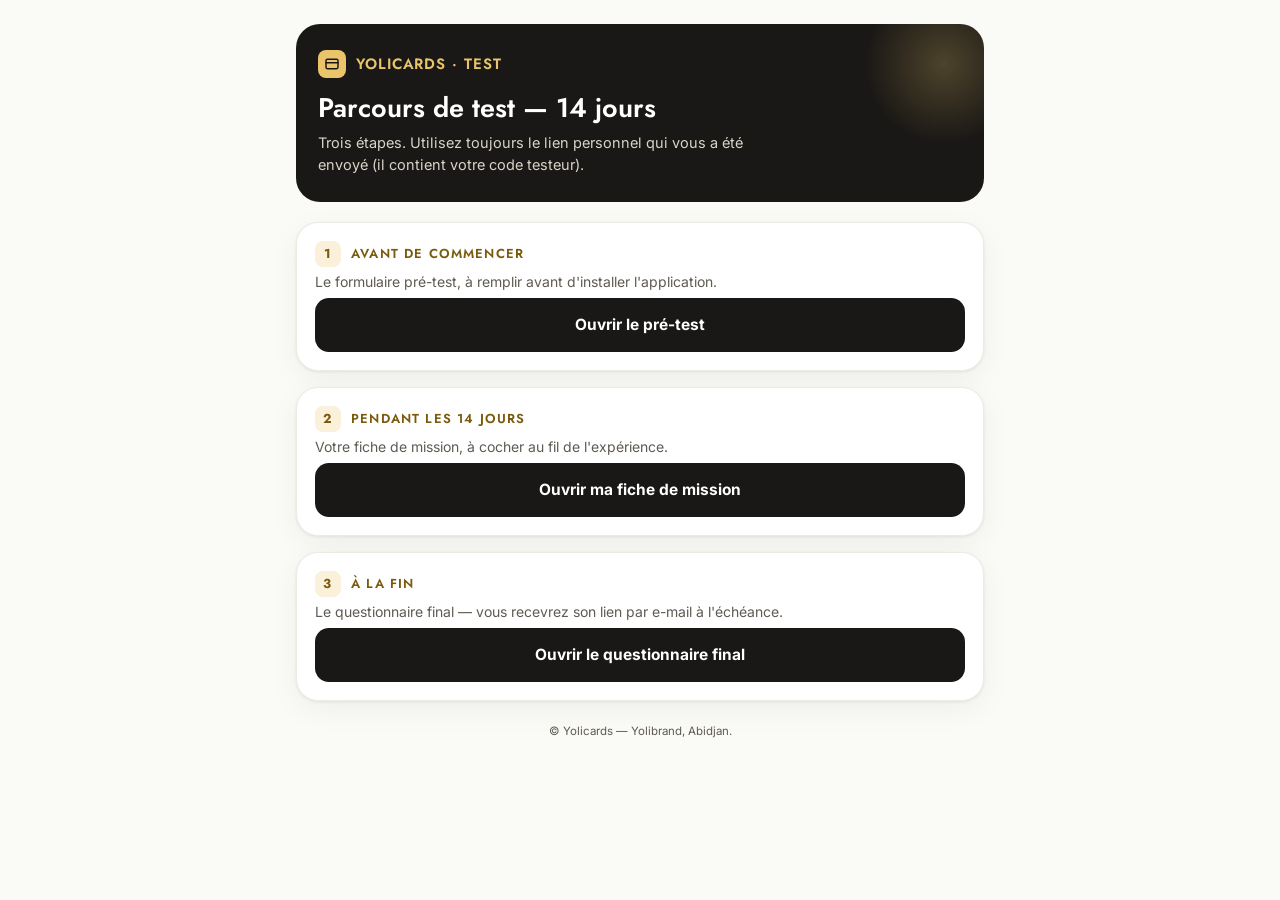
==== index.html @ a9107504 "Add files via upload" ====
<!doctype html>
<html lang="fr">
<head>
<meta charset="utf-8">
<meta name="viewport" content="width=device-width, initial-scale=1">
<title>Yolicards — Parcours de test</title>
<link rel="preconnect" href="https://fonts.googleapis.com">
<link href="https://fonts.googleapis.com/css2?family=Inter:wght@400;500;600;700&family=Jost:wght@500;600&display=swap" rel="stylesheet">
<link rel="stylesheet" href="styles.css">
</head>
<body>
<div class="wrap">
  <header class="masthead">
    <div class="brand"><span class="dot"><svg width="16" height="16" viewBox="0 0 24 24" fill="none" stroke="#1A1816" stroke-width="2.2" stroke-linecap="round" stroke-linejoin="round"><rect x="3" y="5" width="18" height="14" rx="2"></rect><path d="M3 10h18"></path></svg></span>Yolicards · Test</div>
    <h1>Parcours de test — 14 jours</h1>
    <p>Trois étapes. Utilisez toujours le lien personnel qui vous a été envoyé (il contient votre code testeur).</p>
  </header>

  <section class="section"><h2><span class="idx">1</span>Avant de commencer</h2>
    <p class="lead">Le formulaire pré-test, à remplir avant d'installer l'application.</p>
    <a class="btn btn-primary" style="display:flex;align-items:center;justify-content:center;text-decoration:none" href="pre-test.html">Ouvrir le pré-test</a></section>

  <section class="section"><h2><span class="idx">2</span>Pendant les 14 jours</h2>
    <p class="lead">Votre fiche de mission, à cocher au fil de l'expérience.</p>
    <a class="btn btn-primary" style="display:flex;align-items:center;justify-content:center;text-decoration:none" href="suivi.html">Ouvrir ma fiche de mission</a></section>

  <section class="section"><h2><span class="idx">3</span>À la fin</h2>
    <p class="lead">Le questionnaire final — vous recevrez son lien par e-mail à l'échéance.</p>
    <a class="btn btn-primary" style="display:flex;align-items:center;justify-content:center;text-decoration:none" href="post-test.html">Ouvrir le questionnaire final</a></section>

  <p class="footnote">© Yolicards — Yolibrand, Abidjan.</p>
</div>
</body>
</html>
---- styles.css ----
:root{
  --ink:#1A1816; --ink-soft:#2B2824; --gold:#E9C46A; --gold-deep:#7A5B0C; --gold-wash:#FBF1DA;
  --cream:#FAFAF7; --card:#FFFFFF; --line:#EEEBE4; --muted:#5F5A52; --green:#1B6B43;
  --radius:18px; --shadow:0 1px 3px rgba(26,24,22,.08), 0 8px 30px rgba(26,24,22,.05);
}
*{box-sizing:border-box}
html,body{margin:0}
body{
  background:var(--cream); color:var(--ink);
  font-family:Inter,system-ui,-apple-system,sans-serif; font-size:16px; line-height:1.5;
  -webkit-font-smoothing:antialiased;
}
.wrap{max-width:720px; margin:0 auto; padding:16px 16px 72px}
/* header */
.masthead{
  background:var(--ink); color:#fff; border-radius:24px; padding:26px 22px; margin:8px 0 20px;
  position:relative; overflow:hidden;
}
.masthead:after{content:""; position:absolute; right:-40px; top:-40px; width:160px; height:160px;
  background:radial-gradient(circle,rgba(233,196,106,.25),transparent 70%)}
.brand{display:flex; align-items:center; gap:10px; font-family:Jost,Inter,sans-serif; font-weight:600;
  letter-spacing:.06em; font-size:15px; color:var(--gold); text-transform:uppercase}
.brand .dot{width:28px;height:28px;border-radius:8px;background:var(--gold);display:flex;align-items:center;justify-content:center}
.masthead h1{font-family:Jost,Inter,sans-serif; font-weight:600; font-size:27px; line-height:1.2; margin:14px 0 8px}
.masthead p{margin:0; color:#D9D4C8; font-size:14.5px; max-width:52ch}
.pill{display:inline-block; margin-top:14px; background:rgba(255,255,255,.1); border:1px solid rgba(255,255,255,.14);
  padding:6px 12px; border-radius:999px; font-size:12px; color:#EDE8DD}
/* progress */
.progress{position:sticky; top:0; z-index:5; background:var(--cream); padding:10px 0 6px; margin:-4px 0 14px}
.bar{height:8px; background:#E6E1D6; border-radius:999px; overflow:hidden}
.bar > i{display:block; height:100%; width:0; background:var(--gold); border-radius:999px; transition:width .25s ease}
.bar-label{display:flex; justify-content:space-between; font-size:12px; color:var(--muted); margin-top:6px}
/* code box */
.codebox{background:var(--ink); color:#fff; border-radius:var(--radius); padding:18px; margin-bottom:18px}
.codebox label{display:block; font-size:12.5px; letter-spacing:.06em; text-transform:uppercase; color:var(--gold); font-weight:600; margin-bottom:8px}
.codebox input{width:100%; height:52px; border:0; border-radius:12px; padding:0 14px; font-size:17px; font-weight:700;
  letter-spacing:.08em; text-transform:uppercase; font-family:Inter,sans-serif; color:var(--ink)}
.codebox .hint{margin:10px 0 0; font-size:12.5px; color:#C9C3B6; line-height:1.45}
/* section */
.section{background:var(--card); border:1px solid var(--line); border-radius:22px; padding:18px; margin-bottom:16px; box-shadow:var(--shadow)}
.section > h2{display:flex; align-items:center; gap:10px; font-family:Jost,Inter,sans-serif; font-size:13px;
  font-weight:600; letter-spacing:.09em; text-transform:uppercase; color:var(--gold-deep); margin:0 0 4px}
.section > h2 .idx{background:var(--gold-wash); color:var(--gold-deep); border-radius:8px; min-width:26px; height:26px;
  display:flex; align-items:center; justify-content:center; font-size:13px; font-weight:700}
.section > .lead{font-size:14px; color:var(--muted); margin:0 0 6px; line-height:1.5}
.callout{background:var(--gold-wash); border-left:4px solid var(--gold); border-radius:12px; padding:12px 14px;
  font-size:13px; color:var(--gold-deep); line-height:1.5; margin:4px 0 2px}
/* question */
.q{padding:16px 0; border-top:1px solid var(--line)}
.q:first-of-type{border-top:0}
.q .qh{display:flex; gap:9px; font-weight:600; font-size:15.5px; line-height:1.45}
.q .qn{color:var(--gold-deep); font-weight:700; flex-shrink:0}
.q .req{color:#B4441F; margin-left:3px}
.q .meta{font-size:12px; color:var(--muted); margin:4px 0 0 24px}
.opts{display:flex; flex-direction:column; gap:8px; margin:12px 0 0}
.opt{display:flex; align-items:flex-start; gap:11px; border:1.5px solid var(--line); border-radius:14px; padding:12px 14px;
  cursor:pointer; transition:border-color .12s, background .12s; font-size:14.5px; line-height:1.4}
.opt:hover{border-color:#D9D2C4}
.opt input{margin-top:1px; width:19px; height:19px; accent-color:var(--ink); flex-shrink:0}
.opt.sel{border-color:var(--ink); background:#FBFAF7}
.opt .other-in{margin-top:8px; width:100%; border:1px solid var(--line); border-radius:10px; padding:9px 11px; font-size:14px; font-family:inherit}
textarea,input.txt{width:100%; border:1.5px solid var(--line); border-radius:14px; padding:12px 14px; font-size:14.5px;
  font-family:inherit; color:var(--ink); resize:vertical; margin-top:12px; background:#fff}
textarea{min-height:92px}
textarea:focus,input:focus,.txt:focus{outline:none; border-color:var(--gold)}
/* scale */
.scale{display:flex; gap:8px; margin-top:12px; flex-wrap:wrap}
.scale button{flex:1; min-width:44px; height:48px; border:1.5px solid var(--line); background:#fff; border-radius:12px;
  font-size:16px; font-weight:700; font-family:inherit; color:var(--ink); cursor:pointer; transition:.12s}
.scale button:hover{border-color:#D9D2C4}
.scale button.sel{background:var(--ink); color:#fff; border-color:var(--ink)}
.scale-ends{display:flex; justify-content:space-between; font-size:11.5px; color:var(--muted); margin-top:6px}
/* actions */
.actions{position:sticky; bottom:0; background:linear-gradient(to top,var(--cream) 72%,transparent); padding:16px 0 6px; margin-top:8px}
.btn{width:100%; height:54px; border:0; border-radius:14px; font-size:15.5px; font-weight:700; font-family:inherit; cursor:pointer}
.btn-primary{background:var(--ink); color:#fff}
.btn-primary:disabled{opacity:.45; cursor:not-allowed}
.btn-ghost{background:transparent; color:var(--muted); height:44px; font-weight:500; text-decoration:underline}
.saved-note{text-align:center; font-size:12px; color:var(--muted); margin-top:8px}
/* done */
.done{background:var(--card); border:1px solid var(--line); border-radius:22px; padding:30px 22px; text-align:center; box-shadow:var(--shadow)}
.done .check{width:64px;height:64px;border-radius:50%;background:var(--gold-wash);display:flex;align-items:center;justify-content:center;margin:0 auto 16px}
.done h2{font-family:Jost,Inter,sans-serif; margin:0 0 8px; font-size:22px}
.done p{color:var(--muted); font-size:14.5px; margin:0 auto 18px; max-width:46ch}
.done .code-echo{display:inline-block; background:var(--ink); color:var(--gold); font-weight:700; letter-spacing:.1em;
  padding:8px 16px; border-radius:10px; margin-bottom:18px}
.err{color:#B4441F; font-size:13px; margin:10px 0 0; display:none}
.err.show{display:block}
.footnote{text-align:center; color:var(--muted); font-size:11.5px; margin-top:22px; line-height:1.5}
@media(max-width:480px){ .masthead h1{font-size:23px} .wrap{padding-bottom:64px} }

/* checklist (suivi) */
.task{display:flex;align-items:flex-start;gap:12px;border:1.5px solid var(--line);border-radius:14px;padding:13px 14px;margin:8px 0;cursor:pointer;transition:.12s}
.task:hover{border-color:#D9D2C4}
.task.done{background:#F6FAF7;border-color:#Bfe0CC}
.task input{margin-top:2px;width:20px;height:20px;accent-color:var(--green);flex-shrink:0}
.task .t-body{flex-grow:1;font-size:14.5px;line-height:1.45}
.task.done .t-body{color:var(--muted);text-decoration:line-through}
.task .t-tag{display:inline-block;font-size:10.5px;font-weight:700;letter-spacing:.05em;text-transform:uppercase;color:var(--gold-deep);background:var(--gold-wash);border-radius:6px;padding:2px 7px;margin-bottom:5px}
.grp-fields{display:grid;grid-template-columns:1fr 1fr;gap:10px;margin-top:10px}
.grp-fields label{font-size:12px;color:var(--muted);display:block;margin-bottom:4px}
.grp-fields input{width:100%;border:1.5px solid var(--line);border-radius:12px;padding:10px 12px;font-family:inherit;font-size:14px}
@media(max-width:480px){.grp-fields{grid-template-columns:1fr}}
.save-row{position:sticky;bottom:0;background:linear-gradient(to top,var(--cream) 72%,transparent);padding:14px 0 6px}
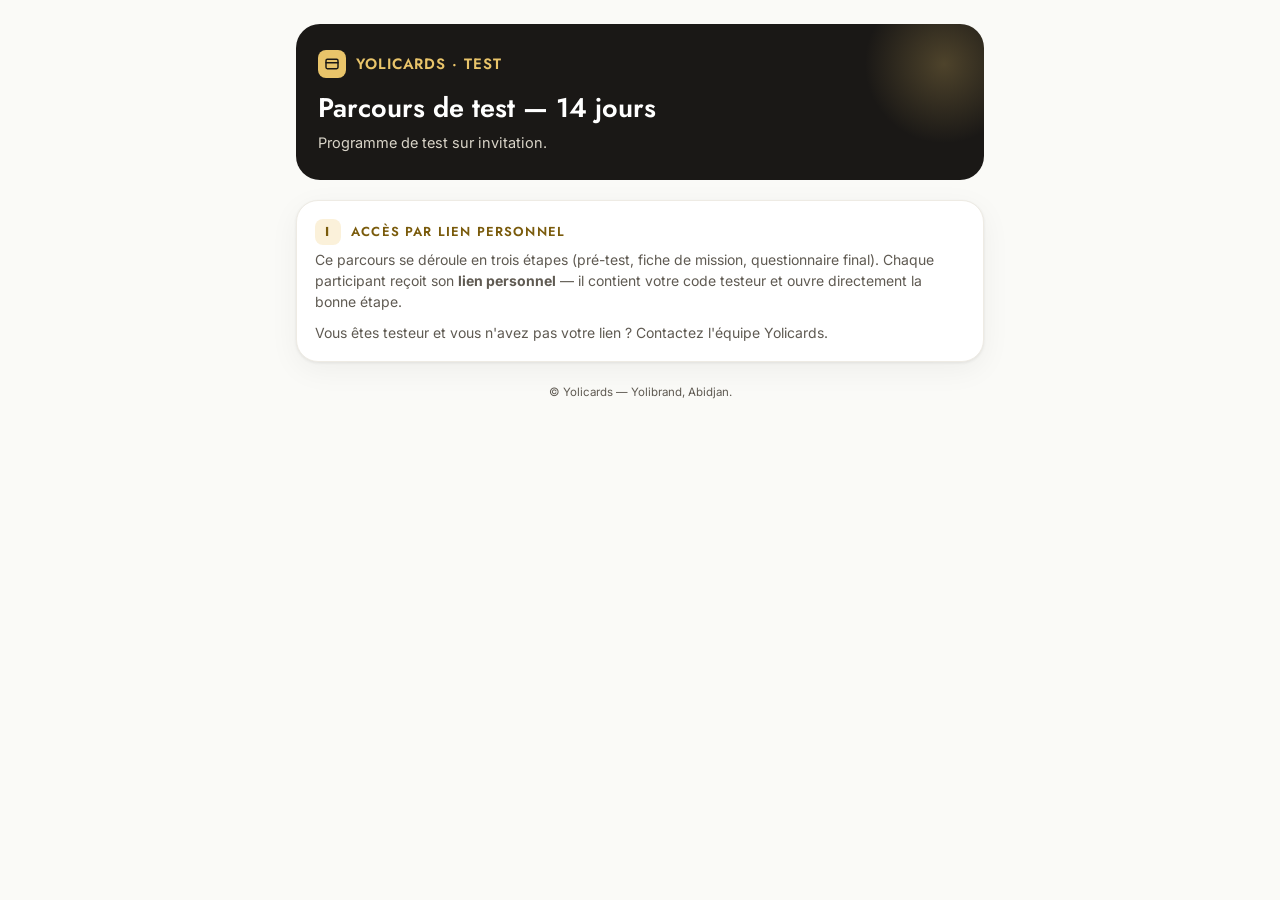
==== commit b2e64df8: "Add files via upload" ====
--- a/index.html
+++ b/index.html
@@ -3,6 +3,7 @@
 <head>
 <meta charset="utf-8">
 <meta name="viewport" content="width=device-width, initial-scale=1">
+<meta name="robots" content="noindex,nofollow">
 <title>Yolicards — Parcours de test</title>
 <link rel="preconnect" href="https://fonts.googleapis.com">
 <link href="https://fonts.googleapis.com/css2?family=Inter:wght@400;500;600;700&family=Jost:wght@500;600&display=swap" rel="stylesheet">
@@ -13,20 +14,14 @@
   <header class="masthead">
     <div class="brand"><span class="dot"><svg width="16" height="16" viewBox="0 0 24 24" fill="none" stroke="#1A1816" stroke-width="2.2" stroke-linecap="round" stroke-linejoin="round"><rect x="3" y="5" width="18" height="14" rx="2"></rect><path d="M3 10h18"></path></svg></span>Yolicards · Test</div>
     <h1>Parcours de test — 14 jours</h1>
-    <p>Trois étapes. Utilisez toujours le lien personnel qui vous a été envoyé (il contient votre code testeur).</p>
+    <p>Programme de test sur invitation.</p>
   </header>
 
-  <section class="section"><h2><span class="idx">1</span>Avant de commencer</h2>
-    <p class="lead">Le formulaire pré-test, à remplir avant d'installer l'application.</p>
-    <a class="btn btn-primary" style="display:flex;align-items:center;justify-content:center;text-decoration:none" href="pre-test.html">Ouvrir le pré-test</a></section>
-
-  <section class="section"><h2><span class="idx">2</span>Pendant les 14 jours</h2>
-    <p class="lead">Votre fiche de mission, à cocher au fil de l'expérience.</p>
-    <a class="btn btn-primary" style="display:flex;align-items:center;justify-content:center;text-decoration:none" href="suivi.html">Ouvrir ma fiche de mission</a></section>
-
-  <section class="section"><h2><span class="idx">3</span>À la fin</h2>
-    <p class="lead">Le questionnaire final — vous recevrez son lien par e-mail à l'échéance.</p>
-    <a class="btn btn-primary" style="display:flex;align-items:center;justify-content:center;text-decoration:none" href="post-test.html">Ouvrir le questionnaire final</a></section>
+  <section class="section">
+    <h2><span class="idx">i</span>Accès par lien personnel</h2>
+    <p class="lead" style="margin-bottom:0">Ce parcours se déroule en trois étapes (pré-test, fiche de mission, questionnaire final). Chaque participant reçoit son <strong>lien personnel</strong> — il contient votre code testeur et ouvre directement la bonne étape.</p>
+    <p class="lead" style="margin-top:10px;margin-bottom:0">Vous êtes testeur et vous n'avez pas votre lien ? Contactez l'équipe Yolicards.</p>
+  </section>
 
   <p class="footnote">© Yolicards — Yolibrand, Abidjan.</p>
 </div>
